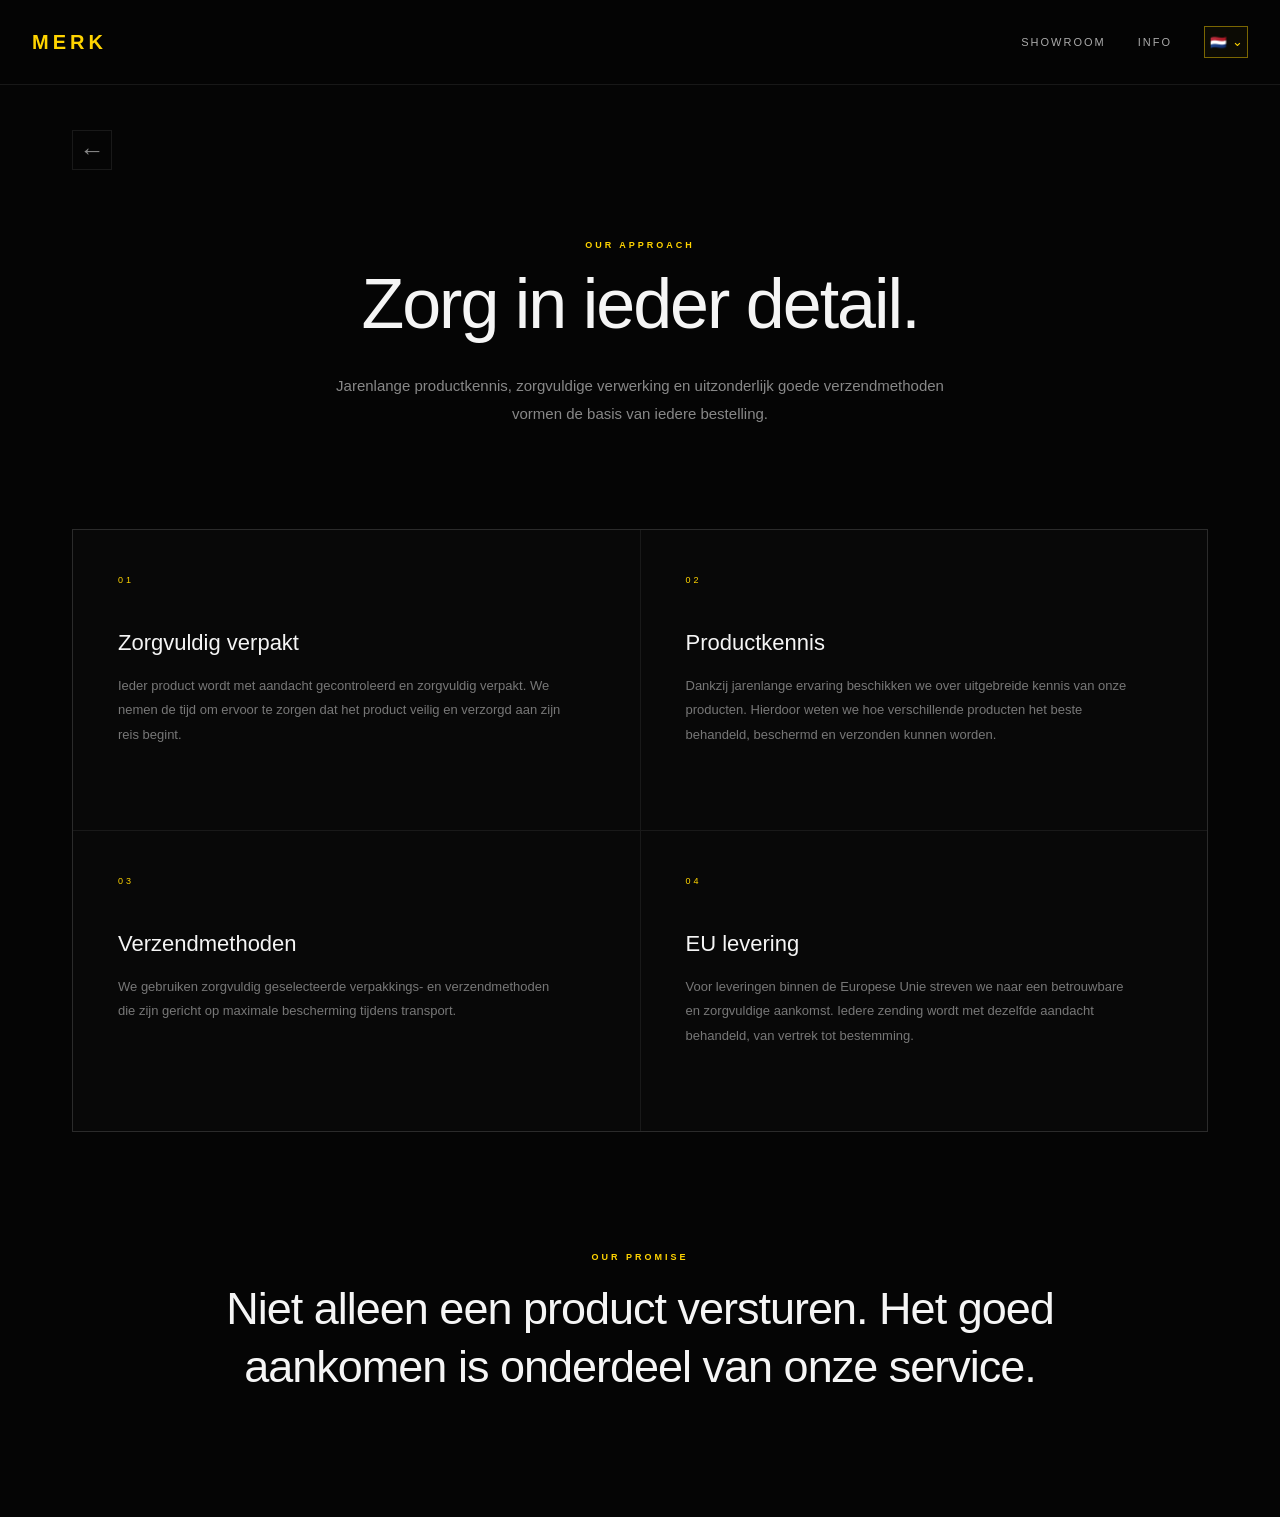
==== info.html @ 74089889 "v5" ====
<!DOCTYPE html>
<html lang="nl">

<head>
    <meta charset="UTF-8">
    <meta name="viewport" content="width=device-width, initial-scale=1.0">

    <title>Info</title>

    <link rel="stylesheet" href="style.css">
</head>

<body>

<header class="site-header">

    <div class="nav">

        <a href="index.html" class="logo">
            MERK
        </a>

        <nav>
            <a href="index.html" data-i18n="navShowroom">
                Showroom
            </a>

            <a href="info.html" data-i18n="navInfo">
                Info
            </a>

            <div class="language">

                <button
                    class="language-button"
                    id="languageButton"
                    type="button">

                    <span id="currentFlag">🇳🇱</span>
                    <span class="language-arrow">⌄</span>

                </button>


                <div
                    class="language-menu"
                    id="languageMenu">

                    <button type="button" data-language="nl">
                        🇳🇱
                        <span>Nederlands</span>
                    </button>

                    <button type="button" data-language="en">
                        🇬🇧
                        <span>English</span>
                    </button>

                    <button type="button" data-language="de">
                        🇩🇪
                        <span>Deutsch</span>
                    </button>

                    <button type="button" data-language="fr">
                        🇫🇷
                        <span>Français</span>
                    </button>

                    <button type="button" data-language="es">
                        🇪🇸
                        <span>Español</span>
                    </button>

                    <button type="button" data-language="it">
                        🇮🇹
                        <span>Italiano</span>
                    </button>

                    <button type="button" data-language="pt">
                        🇵🇹
                        <span>Português</span>
                    </button>

                    <button type="button" data-language="zh">
                        🇨🇳
                        <span>中文</span>
                    </button>

                    <button type="button" data-language="ja">
                        🇯🇵
                        <span>日本語</span>
                    </button>

                    <button type="button" data-language="ko">
                        🇰🇷
                        <span>한국어</span>
                    </button>

                    <button type="button" data-language="ar">
                        🇸🇦
                        <span>العربية</span>
                    </button>

                    <button type="button" data-language="ru">
                        🇷🇺
                        <span>Русский</span>
                    </button>

                </div>

            </div>

        </nav>

    </div>

</header>


<main class="info-page">

    <a href="index.html" class="back">
        ←
    </a>


    <section class="info-hero">

        <span class="eyebrow" data-i18n="infoEyebrow">
            OUR APPROACH
        </span>

        <h1 data-i18n="infoTitle">
            Zorg in ieder detail.
        </h1>

        <p data-i18n="infoIntro">
            Jarenlange productkennis, zorgvuldige verwerking en
            uitzonderlijk goede verzendmethoden vormen de basis
            van iedere bestelling.
        </p>

    </section>


    <section class="info-grid">


        <article class="info-card">

            <span class="info-number">
                01
            </span>

            <h2 data-i18n="infoCard1Title">
                Zorgvuldig verpakt
            </h2>

            <p data-i18n="infoCard1Text">
                Ieder product wordt met aandacht gecontroleerd
                en zorgvuldig verpakt. We nemen de tijd om ervoor
                te zorgen dat het product veilig en verzorgd aan
                zijn reis begint.
            </p>

        </article>


        <article class="info-card">

            <span class="info-number">
                02
            </span>

            <h2 data-i18n="infoCard2Title">
                Productkennis
            </h2>

            <p data-i18n="infoCard2Text">
                Dankzij jarenlange ervaring beschikken we over
                uitgebreide kennis van onze producten. Hierdoor
                weten we hoe verschillende producten het beste
                behandeld, beschermd en verzonden kunnen worden.
            </p>

        </article>


        <article class="info-card">

            <span class="info-number">
                03
            </span>

            <h2 data-i18n="infoCard3Title">
                Verzendmethoden
            </h2>

            <p data-i18n="infoCard3Text">
                We gebruiken zorgvuldig geselecteerde
                verpakkings- en verzendmethoden die zijn gericht
                op maximale bescherming tijdens transport.
            </p>

        </article>


        <article class="info-card">

            <span class="info-number">
                04
            </span>

            <h2 data-i18n="infoCard4Title">
                EU levering
            </h2>

            <p data-i18n="infoCard4Text">
                Voor leveringen binnen de Europese Unie streven
                we naar een betrouwbare en zorgvuldige aankomst.
                Iedere zending wordt met dezelfde aandacht
                behandeld, van vertrek tot bestemming.
            </p>

        </article>


    </section>


    <section class="info-statement">

        <span class="eyebrow" data-i18n="infoStatementEyebrow">
            OUR PROMISE
        </span>

        <h2 data-i18n="infoStatement">
            Niet alleen een product versturen.
            Het goed aankomen is onderdeel van onze service.
        </h2>

    </section>

</main>


<script src="language.js"></script>

</body>
</html>
---- style.css ----
/* =================================

   BASIS

\================================= */

* {

    box-sizing: border-box;

    margin: 0;

    padding: 0;

}

html {

    scroll-behavior: smooth;

}

body {

    background: #050505;

    color: #f5f5f5;

    font-family:

        Arial,

        Helvetica,

        sans-serif;

    min-height: 100vh;

}



/* =================================

   HEADER

\================================= */

.site-header {

    width: 100%;

    padding:

        26px 32px;

    border-bottom:

        1px solid rgba(255, 255, 255, 0.08);

    background:

        rgba(5, 5, 5, 0.96);

    position: relative;

    z-index: 100;

}

.nav {

    max-width: 1450px;

    margin: 0 auto;

    display: flex;

    justify-content:

        space-between;

    align-items: center;

}

.logo {

    color: #ffd400;

    font-size: 20px;

    font-weight: 700;

    letter-spacing: 4px;

    text-decoration: none;

}

nav {

    display: flex;

    align-items: center;

    gap: 32px;

}

nav > a {

    color: #aaa;

    text-decoration: none;

    font-size: 11px;

    letter-spacing: 2px;

    text-transform: uppercase;

    transition:

        color 0.3s ease;

}

nav > a:hover {

    color: #ffd400;

}



/* =================================

   TAALMENU

\================================= */

.language {

    position: relative;

}

.language-button {

    width: 44px;

    height: 32px;

    display: flex;

    align-items: center;

    justify-content: center;

    gap: 5px;

    border:

        1px solid rgba(255, 212, 0, 0.45);

    background:

        rgba(255, 212, 0, 0.03);

    color: white;

    cursor: pointer;

    transition:

        border-color 0.3s ease,

background 0.3s ease;

}

.language-button:hover {

    border-color: #ffd400;

    background:

        rgba(255, 212, 0, 0.08);

}

.language-arrow {

    color: #ffd400;

    font-size: 13px;

    line-height: 1;

    transform:

        translateY(-1px);

}

.language-menu {

    position: absolute;

    top: calc(100% + 12px);

    right: 0;

    width: 190px;

    padding: 7px;

    background: #101010;

    border:

        1px solid rgba(255, 212, 0, 0.35);

    box-shadow:

        0 20px 50px

        rgba(0, 0, 0, 0.65);

    opacity: 0;

    visibility: hidden;

    transform:

        translateY(-5px);

    transition:

        opacity 0.2s ease,

        transform 0.2s ease,

        visibility 0.2s ease;

}

.language-menu.open {

    opacity: 1;

    visibility: visible;

    transform:

        translateY(0);

}

.language-menu button {

    width: 100%;

    border: 0;

    background: transparent;

    color: #ccc;

    padding:

        10px 12px;

    display: flex;

    align-items: center;

    gap: 12px;

    font-size: 12px;

    text-align: left;

    cursor: pointer;

    transition:

background 0.2s ease,

        color 0.2s ease;

}

.language-menu button:hover {

    background:

        rgba(255, 212, 0, 0.08);

    color: #ffd400;

}



/* =================================

   SHOWROOM

\================================= */

.products {

    max-width: 1450px;

    margin: 0 auto;

    padding:

        80px 32px 120px;

    display: flex;

    flex-direction: column;

    gap: 100px;

}

.showroom-intro {

    max-width: 700px;

    margin-bottom: 20px;

}

.eyebrow {

    display: block;

    color: #ffd400;

    font-size: 9px;

    font-weight: 600;

    letter-spacing: 3px;

    margin-bottom: 18px;

}

.showroom-intro h1 {

    font-size:

        clamp(42px, 6vw, 76px);

    font-weight: 300;

    letter-spacing: -2px;

    margin-bottom: 18px;

}

.showroom-intro p {

    color: #777;

    font-size: 14px;

    line-height: 1.8;

}



/* =================================

   PRODUCT RIJ

\================================= */

.product-row {

    display: grid;

    grid-template-columns:

        0.85fr

        1.5fr

        1.5fr

        0.85fr;

    align-items: center;

    gap: 28px;

}

.product-text {

    padding:

        20px 15px;

}

.product-number {

    display: block;

    color: #555;

    font-size: 9px;

    letter-spacing: 3px;

    margin-bottom: 15px;

}

.product-text h2 {

    font-size: 17px;

    font-weight: 400;

    letter-spacing: 1px;

    margin-bottom: 10px;

}

.product-text .price {

    color: #ffd400;

    font-size: 16px;

    font-weight: 500;

}

.product-text p {

    color: #777;

    font-size: 11px;

    line-height: 1.6;

    margin-top: 12px;

}



/* =================================

   PRODUCT FOTO

\================================= */

.product-image {

    aspect-ratio: 1 / 1;

    position: relative;

    display: flex;

    align-items: center;

    justify-content: center;

    background:

        linear-gradient(

            145deg,

            #111,

            #080808

        );

    border:

        1px solid rgba(255, 212, 0, 0.25);

    overflow: hidden;

    cursor: pointer;

    text-decoration: none;

    transition:

        transform 0.5s ease,

        border-color 0.5s ease,

        box-shadow 0.5s ease;

}

.product-image::before {

    content: "";

    position: absolute;

    inset: 10px;

    border:

        1px solid

        rgba(255, 255, 255, 0.04);

}

.product-image span {

    position: relative;

    z-index: 2;

    color: #444;

    font-size: 10px;

    letter-spacing: 4px;

    transition:

        color 0.4s ease;

}

.product-image:hover {

    transform:

        translateY(-7px);

    border-color:

        rgba(255, 212, 0, 0.9);

    box-shadow:

        0 15px 45px

        rgba(0, 0, 0, 0.7),

        0 0 35px

        rgba(255, 212, 0, 0.10);

}

.product-image:hover span {

    color: #ffd400;

}



/* =================================

   PRODUCT PAGINA

\================================= */

.product-page {

    max-width: 1300px;

    margin: 0 auto;

    padding:

        45px 32px 120px;

}

.back {

    display: inline-flex;

    align-items: center;

    justify-content: center;

    width: 40px;

    height: 40px;

    color: #888;

    text-decoration: none;

    font-size: 25px;

    font-weight: 300;

    border:

        1px solid rgba(255, 255, 255, 0.08);

    transition:

        color 0.3s ease,

        border-color 0.3s ease;

}

.back:hover {

    color: #ffd400;

    border-color:

        rgba(255, 212, 0, 0.5);

}



/* =================================

   PRODUCT DETAIL

\================================= */

.product-detail {

    display: grid;

    grid-template-columns:

        minmax(0, 1.55fr)

        minmax(280px, 0.8fr);

    gap: 90px;

    align-items: center;

    margin-top: 45px;

}



/* =================================

   GALERIJ

\================================= */

.gallery {

    width: 100%;

}

.gallery-window {

    position: relative;

    width: 100%;

    aspect-ratio: 1 / 1;

    overflow: hidden;

    border:

        1px solid #ffd400;

    background: #0a0a0a;

    box-shadow:

        0 0 30px

        rgba(255, 212, 0, 0.08);

}

.gallery-window::after {

    content: "";

    position: absolute;

    inset: 0;

    pointer-events: none;

    border:

        1px solid

        rgba(255, 212, 0, 0.25);

    box-shadow:

        inset 0 0 40px

        rgba(255, 212, 0, 0.025);

    z-index: 5;

}

.gallery-track {

    display: flex;

    width: 100%;

    height: 100%;

    overflow-x: auto;

    overflow-y: hidden;

    scroll-snap-type:

        x mandatory;

    scroll-behavior:

        smooth;

    touch-action:

        pan-x;

    scrollbar-width:

        none;

    -webkit-overflow-scrolling:

        touch;

}

.gallery-track::-webkit-scrollbar {

    display: none;

}

.gallery-slide {

    flex:

        0 0 100%;

    width: 100%;

    height: 100%;

    scroll-snap-align:

        start;

    display: flex;

    align-items: center;

    justify-content: center;

    background: #080808;

}

.gallery-slide img {

    width: 100%;

    height: 100%;

    object-fit: contain;

    display: block;

    user-select: none;

    -webkit-user-drag: none;

    pointer-events: none;

}



/* =================================

   GALERIJ PIJLEN

\================================= */

.gallery-arrow {

    position: absolute;

    top: 50%;

    transform:

        translateY(-50%);

    z-index: 10;

    width: 48px;

    height: 48px;

    border:

        1px solid

        rgba(255, 212, 0, 0.45);

    background:

        rgba(0, 0, 0, 0.48);

    backdrop-filter:

        blur(5px);

    color: #ffd400;

    font-size: 34px;

    font-weight: 200;

    line-height: 1;

    display: flex;

    align-items: center;

    justify-content: center;

    cursor: pointer;

    opacity: 0.65;

    transition:

        opacity 0.3s ease,

background 0.3s ease,

        border-color 0.3s ease;

}

.gallery-arrow:hover {

    opacity: 1;

    background:

        rgba(0, 0, 0, 0.75);

    border-color:

        #ffd400;

}

.gallery-arrow:disabled {

    opacity: 0.15;

    cursor: default;

    pointer-events: none;

}

.gallery-arrow-left {

    left: 15px;

}

.gallery-arrow-right {

    right: 15px;

}



/* =================================

   BOLLETJES

\================================= */

.gallery-dots {

    display: flex;

    justify-content: center;

    align-items: center;

    gap: 9px;

    margin-top: 20px;

}

.gallery-dot {

    width: 6px;

    height: 6px;

    padding: 0;

    border:

        1px solid #555;

    border-radius: 50%;

    background: transparent;

    cursor: pointer;

    appearance: none;

    transition:

background 0.3s ease,

        border-color 0.3s ease,

        transform 0.3s ease;

}

.gallery-dot.active {

    background: #ffd400;

    border-color: #ffd400;

    transform:

        scale(1.4);

}



/* =================================

   PRODUCT INFO

\================================= */

.product-detail-info {

    padding:

        20px 0;

}

.product-detail-info h1 {

    font-size:

        clamp(32px, 4vw, 52px);

    font-weight: 300;

    letter-spacing: -1px;

    margin-bottom: 15px;

}

.detail-price {

    color: #ffd400;

    font-size: 22px;

    font-weight: 500;

    margin-bottom: 28px;

}

.product-detail-info p {

    color: #888;

    font-size: 14px;

    line-height: 1.9;

    max-width: 440px;

}



/* =================================

   INFO PAGINA

\================================= */

.info-page {

    max-width: 1200px;

    margin: 0 auto;

    padding:

        45px 32px 120px;

}

.info-hero {

    max-width: 800px;

    margin:

        70px auto 100px;

    text-align: center;

}

.info-hero h1 {

    font-size:

        clamp(40px, 6vw, 70px);

    font-weight: 300;

    letter-spacing: -2px;

    line-height: 1.05;

    margin-bottom: 30px;

}

.info-hero p {

    color: #888;

    max-width: 650px;

    margin: 0 auto;

    font-size: 15px;

    line-height: 1.9;

}



/* =================================

   INFO KAARTEN

\================================= */

.info-grid {

    display: grid;

    grid-template-columns:

        repeat(2, 1fr);

    gap: 1px;

    background:

        rgba(255, 255, 255, 0.08);

    border:

        1px solid

        rgba(255, 255, 255, 0.08);

}

.info-card {

    min-height: 300px;

    padding:

        45px;

    background: #080808;

}

.info-number {

    display: block;

    color: #ffd400;

    font-size: 9px;

    letter-spacing: 3px;

    margin-bottom: 45px;

}

.info-card h2 {

    font-size: 22px;

    font-weight: 400;

    margin-bottom: 18px;

}

.info-card p {

    color: #777;

    font-size: 13px;

    line-height: 1.9;

    max-width: 450px;

}

.info-statement {

    text-align: center;

    max-width: 850px;

    margin:

        120px auto 0;

}

.info-statement h2 {

    font-size:

        clamp(26px, 4vw, 45px);

    line-height: 1.3;

    font-weight: 300;

    letter-spacing: -1px;

}



/* =================================

   MOBIEL

\================================= */

@media (max-width: 700px) {

    .site-header {

        padding:

            20px 15px;

    }

    .nav {

        gap: 20px;

    }

    nav {

        gap: 17px;

    }

    nav > a {

        font-size: 9px;

        letter-spacing: 1.5px;

    }

    .logo {

        font-size: 18px;

    }



    /* SHOWROOM */

    .products {

        padding:

            50px 12px 80px;

        gap: 55px;

    }

    .showroom-intro {

        margin-bottom: 0;

    }

    .showroom-intro h1 {

        font-size: 45px;

    }



    /* PRODUCT RIJ */

    .product-row {

        grid-template-columns:

            0.7fr

            1.5fr

            1.5fr

            0.7fr;

        gap: 7px;

    }

    .product-text {

        padding: 5px;

    }

    .product-number {

        font-size: 7px;

        margin-bottom: 8px;

    }

    .product-text h2 {

        font-size: 11px;

        letter-spacing: 0.4px;

        margin-bottom: 5px;

    }

    .product-text .price {

        font-size: 11px;

    }

    .product-text p {

        font-size: 8px;

        line-height: 1.3;

        margin-top: 5px;

    }

    .product-image::before {

        inset: 5px;

    }



    /* TAALMENU */

    .language-menu {

        right: -5px;

        width: 180px;

    }



    /* PRODUCT PAGINA */

    .product-page {

        padding:

            25px 12px 70px;

    }

    .product-detail {

        display: flex;

        flex-direction: column;

        gap: 35px;

        align-items: stretch;

        margin-top: 30px;

    }

    .gallery-window {

        aspect-ratio: 1 / 1;

    }

    .gallery-arrow {

        width: 42px;

        height: 42px;

        font-size: 29px;

        opacity: 0.55;

    }

    .gallery-arrow-left {

        left: 8px;

    }

    .gallery-arrow-right {

        right: 8px;

    }

    .gallery-dots {

        margin-top: 14px;

    }

    .product-detail-info {

        padding:

            0 5px;

    }

    .product-detail-info h1 {

        font-size: 30px;

    }

    .detail-price {

        font-size: 20px;

    }



    /* INFO */

    .info-page {

        padding:

            25px 15px 70px;

    }

    .info-hero {

        margin:

            60px auto 60px;

    }

    .info-hero h1 {

        font-size: 42px;

    }

    .info-hero p {

        font-size: 13px;

    }

    .info-grid {

        grid-template-columns:

            1fr;

    }

    .info-card {

        min-height: auto;

        padding:

            35px 25px;

    }

    .info-number {

        margin-bottom: 30px;

    }

    .info-statement {

        margin-top: 75px;

    }

}

dit ziet er tot nu toe het beste uit. de dropdown menu voor taal werkt goed op desktop. maar mobiel moet prioriteit hebben. op mobiel gebeurt er niets als ik er op druk. geen dropdown. en geen gele rand om de vlag zoals op desktop. de pijltjes bij de productfotos morgen in plaats van vierkanten er om heen, rondjes er om heen. ik heb het over die knoppen.

/* =================================
   MOBILE-FIRST INTERACTION FIXES
   ================================= */

/* Touch targets and stable stacking */
.language-button {
    -webkit-tap-highlight-color: transparent;
    touch-action: manipulation;
    position: relative;
    z-index: 110;
}

.language-button.open {
    border-color: #ffd400;
    background: rgba(255, 212, 0, 0.08);
}

.language-menu {
    z-index: 1000;
    pointer-events: none;
}

.language-menu.open {
    pointer-events: auto;
}

.language-menu button {
    min-height: 38px;
    -webkit-tap-highlight-color: transparent;
    touch-action: manipulation;
}

/* Circular gallery controls */
.gallery-arrow {
    border-radius: 50%;
    padding: 0;
    appearance: none;
    -webkit-appearance: none;
    -webkit-tap-highlight-color: transparent;
    touch-action: manipulation;
}

@media (max-width: 700px) {
    html,
    body {
        width: 100%;
        max-width: 100%;
        overflow-x: hidden;
    }

    .site-header {
        position: relative;
        z-index: 1000;
        padding: 18px 14px;
    }

    .nav {
        width: 100%;
        min-width: 0;
        gap: 14px;
    }

    nav {
        gap: 12px;
        min-width: 0;
    }

    nav > a {
        font-size: 8px;
        letter-spacing: 1.2px;
        white-space: nowrap;
    }

    .logo {
        flex: 0 0 auto;
        font-size: 17px;
        letter-spacing: 3px;
    }

    .language {
        flex: 0 0 auto;
        z-index: 1200;
    }

    .language-button {
        width: 44px;
        height: 34px;
        min-width: 44px;
        min-height: 34px;
        border: 1px solid #ffd400;
        background: rgba(255, 212, 0, 0.06);
    }

    .language-menu {
        top: calc(100% + 10px);
        right: 0;
        width: min(190px, calc(100vw - 28px));
        max-height: min(65vh, 430px);
        overflow-y: auto;
        -webkit-overflow-scrolling: touch;
        overscroll-behavior: contain;
    }

    .language-menu button {
        min-height: 42px;
        padding: 10px 12px;
        font-size: 12px;
    }

    .gallery-arrow {
        width: 42px;
        height: 42px;
        border-radius: 50%;
    }
}

@media (max-width: 380px) {
    .site-header {
        padding-left: 10px;
        padding-right: 10px;
    }

    nav {
        gap: 9px;
    }

    nav > a {
        font-size: 7.5px;
        letter-spacing: 1px;
    }

    .logo {
        font-size: 16px;
    }

    .language-button {
        width: 42px;
        min-width: 42px;
    }
}
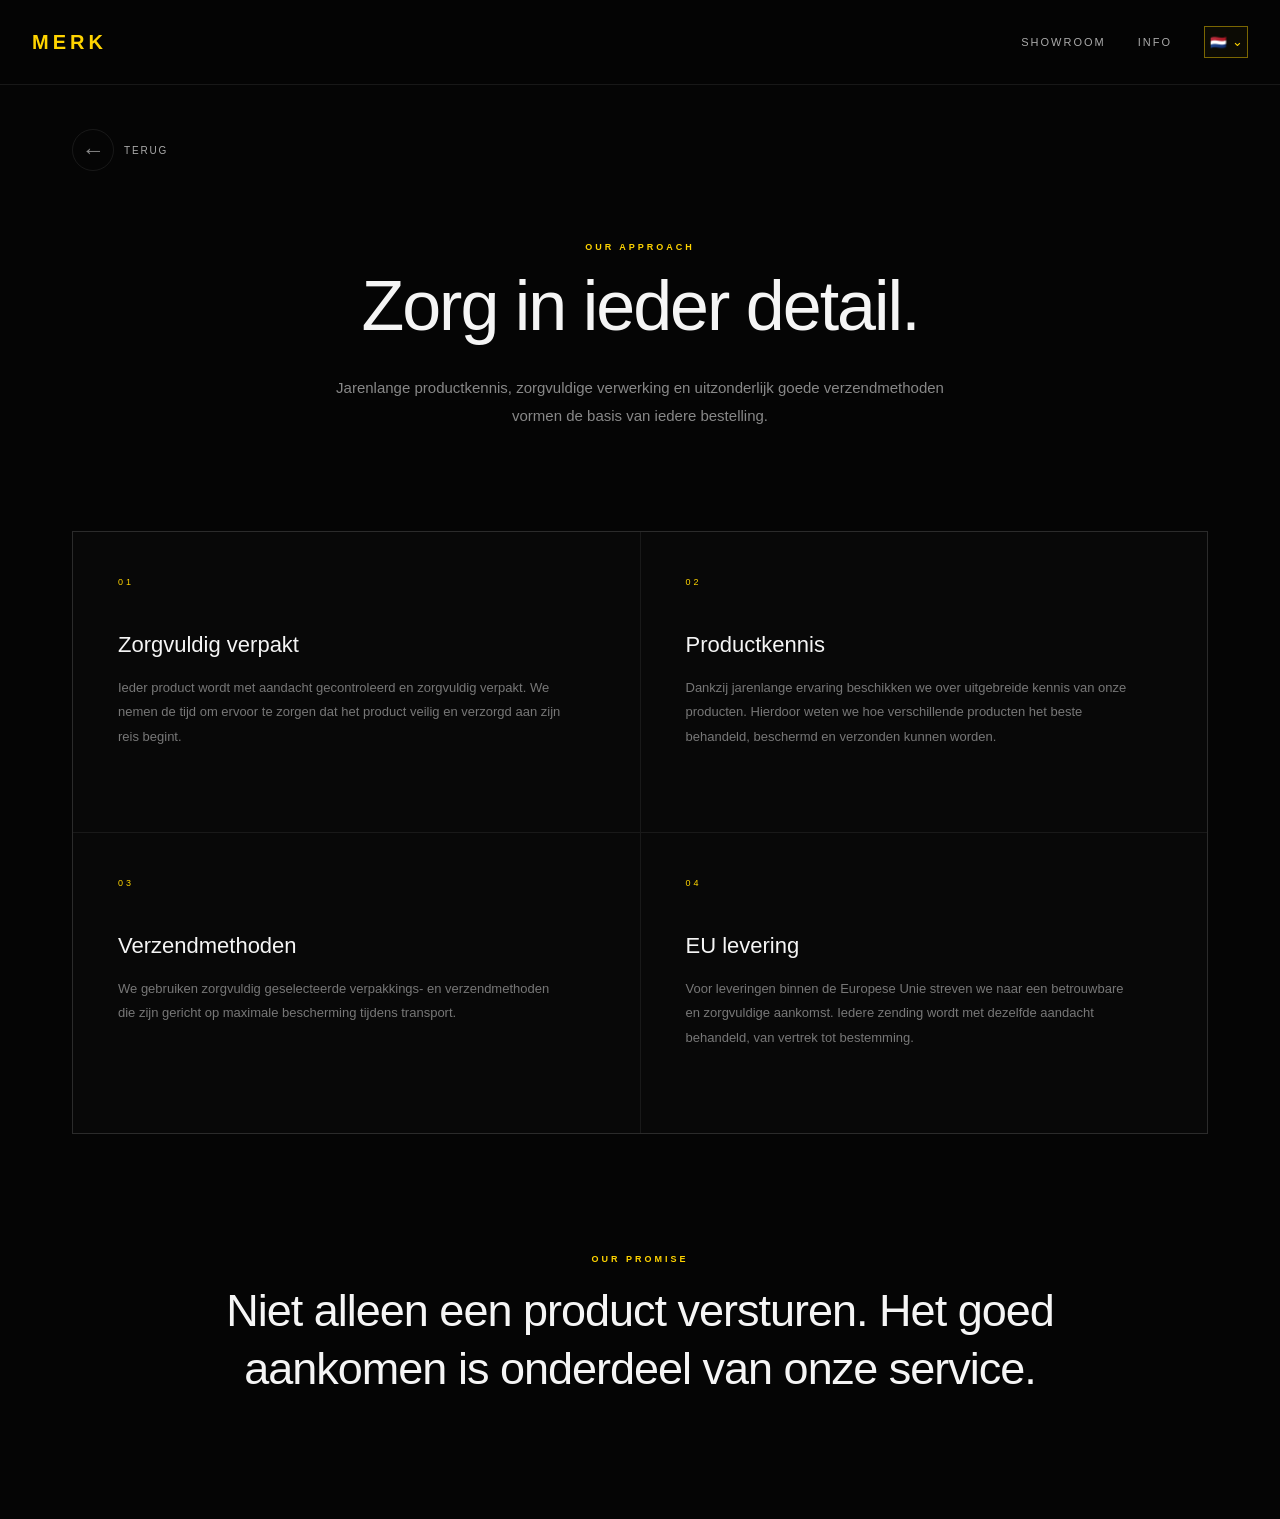
==== commit 9da4d948: "v6" ====
--- a/info.html
+++ b/info.html
@@ -119,8 +119,9 @@
 
 <main class="info-page">
 
-    <a href="index.html" class="back">
-        ←
+    <a href="index.html" class="back" aria-label="Terug naar showroom">
+        <span class="back-icon" aria-hidden="true">←</span>
+        <span class="back-label" data-i18n="backLabel">Terug</span>
     </a>
 
 
--- a/style.css
+++ b/style.css
@@ -1629,4 +1629,123 @@
         width: 42px;
         min-width: 42px;
     }
+}
+
+/* =================================
+   FINAL MOBILE / TOUCH POLISH
+   ================================= */
+
+/* Back button: circular icon + translated label */
+.back {
+    display: inline-flex;
+    align-items: center;
+    justify-content: flex-start;
+    gap: 10px;
+    min-height: 42px;
+    width: auto;
+    padding: 0 14px 0 0;
+    border: 0;
+    color: #888;
+}
+
+.back-icon {
+    width: 42px;
+    height: 42px;
+    flex: 0 0 42px;
+    display: inline-flex;
+    align-items: center;
+    justify-content: center;
+    border: 1px solid rgba(255, 255, 255, 0.08);
+    border-radius: 50%;
+    color: #888;
+    font-size: 23px;
+    font-weight: 300;
+    line-height: 1;
+    padding: 0;
+    transform: translateY(-1px);
+    transition: color 0.3s ease, border-color 0.3s ease, background 0.3s ease;
+}
+
+.back-label {
+    color: #aaa;
+    font-size: 10px;
+    letter-spacing: 1.8px;
+    text-transform: uppercase;
+    line-height: 1;
+}
+
+.back:hover {
+    color: #ffd400;
+    border-color: transparent;
+}
+
+.back:hover .back-icon {
+    color: #ffd400;
+    border-color: rgba(255, 212, 0, 0.55);
+    background: rgba(255, 212, 0, 0.04);
+}
+
+.back:hover .back-label {
+    color: #ffd400;
+}
+
+/* Gallery arrows: use a flex-centered glyph so the arrow cannot sit low/high */
+.gallery-arrow {
+    border-radius: 50%;
+    padding: 0 !important;
+    line-height: 0;
+    font-size: 0;
+}
+
+.gallery-arrow::before {
+    display: block;
+    line-height: 1;
+    font-family: Arial, Helvetica, sans-serif;
+    font-size: 30px;
+    font-weight: 300;
+    color: #ffd400;
+    transform: translateY(-1px);
+}
+
+.gallery-arrow-left::before {
+    content: "‹";
+}
+
+.gallery-arrow-right::before {
+    content: "›";
+}
+
+@media (max-width: 700px) {
+    .back {
+        min-height: 44px;
+        gap: 9px;
+        padding-right: 10px;
+    }
+
+    .back-icon {
+        width: 44px;
+        height: 44px;
+        flex-basis: 44px;
+        font-size: 22px;
+        border-color: rgba(255, 255, 255, 0.12);
+    }
+
+    .back-label {
+        font-size: 10px;
+        letter-spacing: 1.5px;
+    }
+
+    .gallery-arrow {
+        width: 46px !important;
+        height: 46px !important;
+        display: flex !important;
+        align-items: center !important;
+        justify-content: center !important;
+        border-radius: 50% !important;
+    }
+
+    .gallery-arrow::before {
+        font-size: 30px;
+        transform: translateY(-1px);
+    }
 }
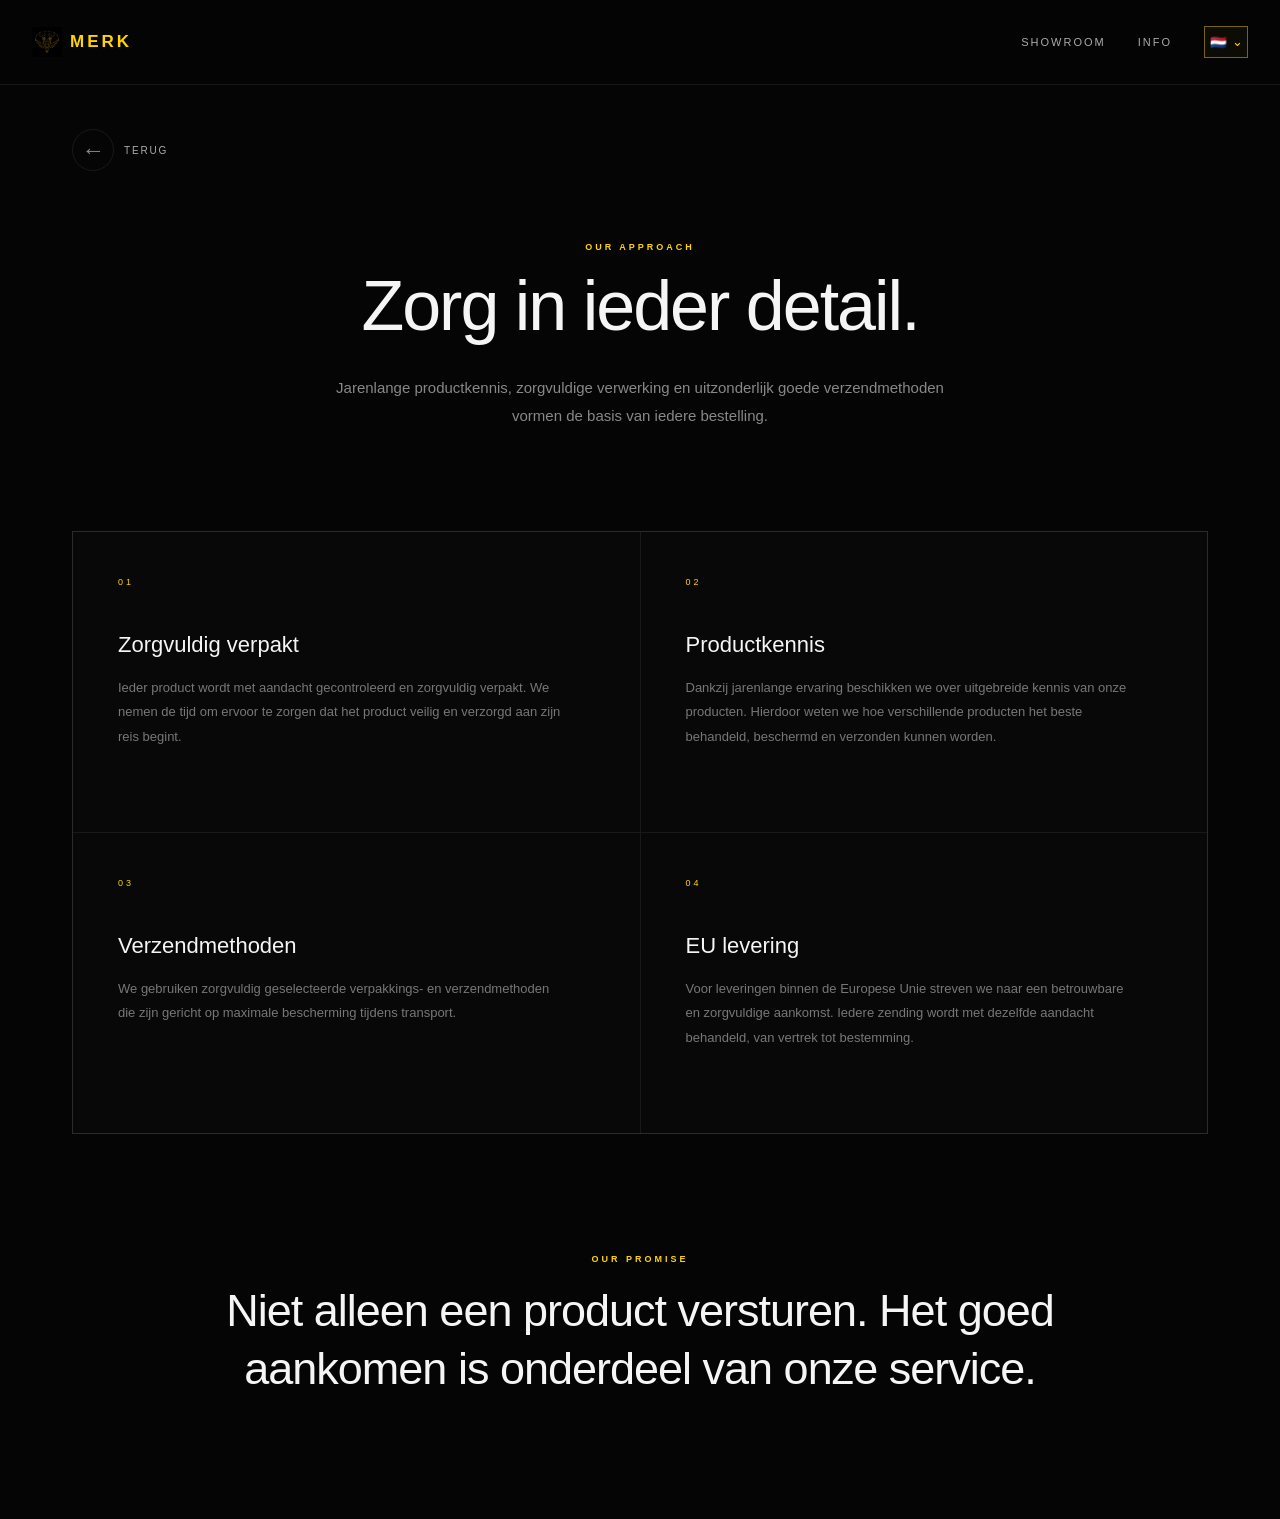
==== commit 29e6306f: "logo" ====
--- a/info.html
+++ b/info.html
@@ -17,7 +17,8 @@
     <div class="nav">
 
         <a href="index.html" class="logo">
-            MERK
+            <img src="images/logo-elephant.png" alt="Merk logo">
+            <span>MERK</span>
         </a>
 
         <nav>
--- a/style.css
+++ b/style.css
@@ -85,17 +85,28 @@
 }
 
 .logo {
+    display: inline-flex;
+    align-items: center;
+    gap: 10px;
 
     color: #ffd400;
+    text-decoration: none;
 
     font-size: 20px;
-
     font-weight: 700;
-
     letter-spacing: 4px;
-
-    text-decoration: none;
-
+}
+
+.logo img {
+    width: 34px;
+    height: 34px;
+
+    display: block;
+    object-fit: contain;
+}
+
+.logo span {
+    display: block;
 }
 
 nav {
@@ -1748,4 +1759,14 @@
         font-size: 30px;
         transform: translateY(-1px);
     }
+}
+.logo {
+    gap: 8px;
+    font-size: 17px;
+    letter-spacing: 3px;
+}
+
+.logo img {
+    width: 30px;
+    height: 30px;
 }
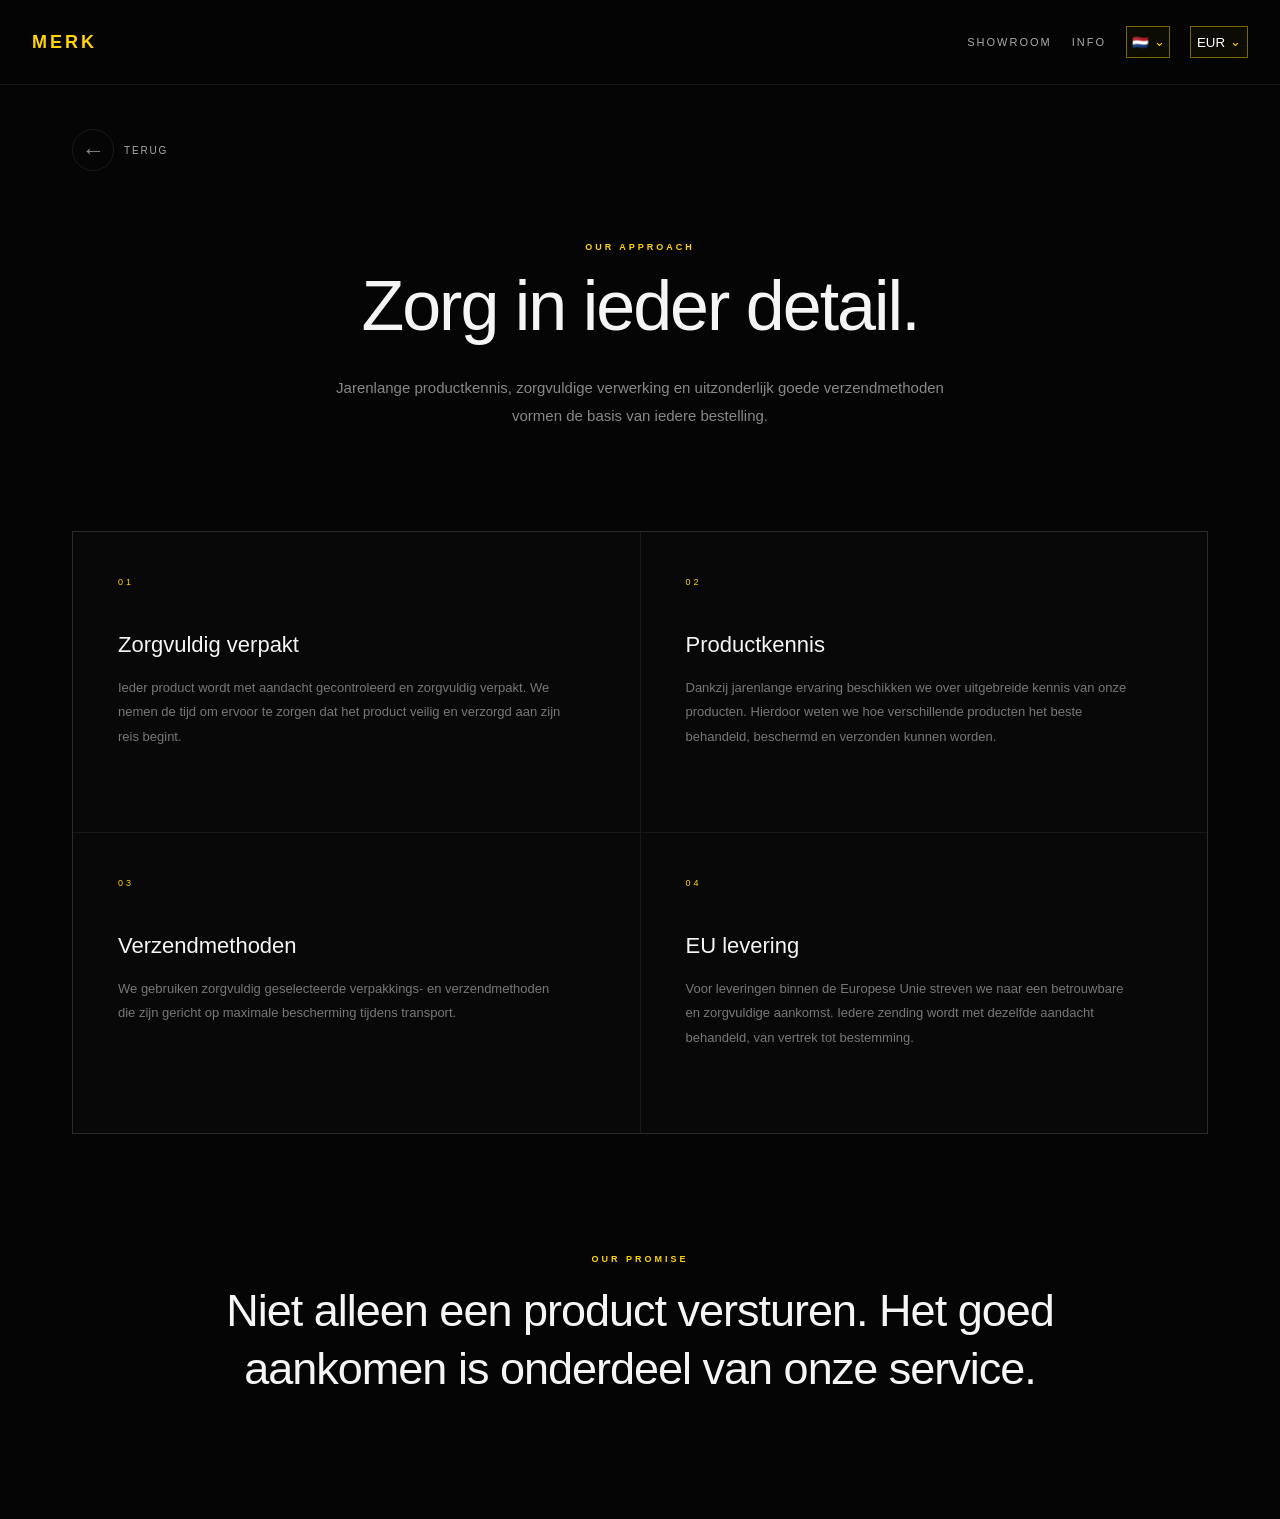
==== commit e4456f98: "v8 valuta" ====
--- a/info.html
+++ b/info.html
@@ -17,8 +17,7 @@
     <div class="nav">
 
         <a href="index.html" class="logo">
-            <img src="images/logo-elephant.png" alt="Merk logo">
-            <span>MERK</span>
+            MERK
         </a>
 
         <nav>
@@ -32,83 +31,44 @@
 
             <div class="language">
 
-                <button
-                    class="language-button"
-                    id="languageButton"
-                    type="button">
-
+                <button class="language-button" id="languageButton" type="button" aria-haspopup="true" aria-expanded="false">
                     <span id="currentFlag">🇳🇱</span>
                     <span class="language-arrow">⌄</span>
-
                 </button>
 
-
-                <div
-                    class="language-menu"
-                    id="languageMenu">
-
-                    <button type="button" data-language="nl">
-                        🇳🇱
-                        <span>Nederlands</span>
-                    </button>
-
-                    <button type="button" data-language="en">
-                        🇬🇧
-                        <span>English</span>
-                    </button>
-
-                    <button type="button" data-language="de">
-                        🇩🇪
-                        <span>Deutsch</span>
-                    </button>
-
-                    <button type="button" data-language="fr">
-                        🇫🇷
-                        <span>Français</span>
-                    </button>
-
-                    <button type="button" data-language="es">
-                        🇪🇸
-                        <span>Español</span>
-                    </button>
-
-                    <button type="button" data-language="it">
-                        🇮🇹
-                        <span>Italiano</span>
-                    </button>
-
-                    <button type="button" data-language="pt">
-                        🇵🇹
-                        <span>Português</span>
-                    </button>
-
-                    <button type="button" data-language="zh">
-                        🇨🇳
-                        <span>中文</span>
-                    </button>
-
-                    <button type="button" data-language="ja">
-                        🇯🇵
-                        <span>日本語</span>
-                    </button>
-
-                    <button type="button" data-language="ko">
-                        🇰🇷
-                        <span>한국어</span>
-                    </button>
-
-                    <button type="button" data-language="ar">
-                        🇸🇦
-                        <span>العربية</span>
-                    </button>
-
-                    <button type="button" data-language="ru">
-                        🇷🇺
-                        <span>Русский</span>
-                    </button>
-
+                <div class="language-menu" id="languageMenu">
+
+                    <button type="button" data-language="nl">🇳🇱 <span>Nederlands</span></button>
+                    <button type="button" data-language="en">🇬🇧 <span>English</span></button>
+                    <button type="button" data-language="de">🇩🇪 <span>Deutsch</span></button>
+                    <button type="button" data-language="fr">🇫🇷 <span>Français</span></button>
+                    <button type="button" data-language="es">🇪🇸 <span>Español</span></button>
+                    <button type="button" data-language="it">🇮🇹 <span>Italiano</span></button>
+                    <button type="button" data-language="pt">🇵🇹 <span>Português</span></button>
+                    <button type="button" data-language="zh">🇨🇳 <span>中文</span></button>
+                    <button type="button" data-language="ja">🇯🇵 <span>日本語</span></button>
+                    <button type="button" data-language="ko">🇰🇷 <span>한국어</span></button>
+                    <button type="button" data-language="ar">🇸🇦 <span>العربية</span></button>
+                    <button type="button" data-language="ru">🇷🇺 <span>Русский</span></button>
                 </div>
-
+            </div>
+
+            <div class="currency-selector">
+                <button class="currency-button" id="currencyButton" type="button" aria-haspopup="true" aria-expanded="false" aria-label="Currency">
+                    <span id="currentCurrency">EUR</span>
+                    <span class="currency-arrow">⌄</span>
+                </button>
+
+                <div class="currency-menu" id="currencyMenu">
+                    <button type="button" data-currency="EUR">EUR <span>€ Euro</span></button>
+                    <button type="button" data-currency="USD">USD <span>$ US Dollar</span></button>
+                    <button type="button" data-currency="GBP">GBP <span>£ Pound</span></button>
+                    <button type="button" data-currency="CHF">CHF <span>Swiss Franc</span></button>
+                    <button type="button" data-currency="JPY">JPY <span>¥ Yen</span></button>
+                    <button type="button" data-currency="CNY">CNY <span>¥ Yuan</span></button>
+                    <button type="button" data-currency="CAD">CAD <span>CA$ Canadian Dollar</span></button>
+                    <button type="button" data-currency="AUD">AUD <span>A$ Australian Dollar</span></button>
+                </div>
             </div>
 
         </nav>
@@ -246,6 +206,7 @@
 </main>
 
 
+<script src="currency.js"></script>
 <script src="language.js"></script>
 
 </body>
--- a/style.css
+++ b/style.css
@@ -1498,8 +1498,6 @@
     }
 
 }
-
-dit ziet er tot nu toe het beste uit. de dropdown menu voor taal werkt goed op desktop. maar mobiel moet prioriteit hebben. op mobiel gebeurt er niets als ik er op druk. geen dropdown. en geen gele rand om de vlag zoals op desktop. de pijltjes bij de productfotos morgen in plaats van vierkanten er om heen, rondjes er om heen. ik heb het over die knoppen.
 
 /* =================================
    MOBILE-FIRST INTERACTION FIXES
@@ -1760,13 +1758,274 @@
         transform: translateY(-1px);
     }
 }
+/* =================================
+   LOGO
+   ================================= */
+
 .logo {
+    display: inline-flex;
+    align-items: center;
     gap: 8px;
-    font-size: 17px;
+
+    color: #ffd400;
+    text-decoration: none;
+
+    font-size: 18px;
+    font-weight: 700;
     letter-spacing: 3px;
+    line-height: 1;
 }
 
 .logo img {
-    width: 30px;
-    height: 30px;
+    display: block;
+
+    width: 222px;
+    height: 222px;
+
+    max-width: 222px;
+    max-height: 222px;
+
+    object-fit: contain;
+    flex: 0 0 222px;
+}
+
+.logo span {
+    display: block;
+    line-height: 1;
+}
+
+
+/* =================================
+   MOBIEL
+   ================================= */
+
+@media (max-width: 700px) {
+
+    .logo {
+        gap: 9px;
+        font-size: 18px;
+        letter-spacing: 3px;
+    }
+
+    .logo img {
+        width: 100px;
+        height: 100px;
+
+        max-width:100px;
+        max-height: 100px;
+
+        flex: 0 0 100px;
+    }
+
+}
+
+
+/* =================================
+   VALUTA DROPDOWN
+   ================================= */
+
+.currency-selector {
+    position: relative;
+    z-index: 1200;
+}
+
+.currency-button {
+    width: 58px;
+    height: 32px;
+    display: flex;
+    align-items: center;
+    justify-content: center;
+    gap: 5px;
+    padding: 0;
+    border: 1px solid rgba(255, 212, 0, 0.45);
+    background: rgba(255, 212, 0, 0.03);
+    color: white;
+    cursor: pointer;
+    touch-action: manipulation;
+    -webkit-tap-highlight-color: transparent;
+    transition: border-color 0.3s ease, background 0.3s ease;
+}
+
+.currency-button:hover,
+.currency-button.open {
+    border-color: #ffd400;
+    background: rgba(255, 212, 0, 0.08);
+}
+
+.currency-arrow {
+    color: #ffd400;
+    font-size: 13px;
+    line-height: 1;
+    transform: translateY(-1px);
+}
+
+.currency-menu {
+    position: absolute;
+    top: calc(100% + 12px);
+    right: 0;
+    width: 220px;
+    padding: 7px;
+    background: #101010;
+    border: 1px solid rgba(255, 212, 0, 0.35);
+    box-shadow: 0 20px 50px rgba(0, 0, 0, 0.65);
+    opacity: 0;
+    visibility: hidden;
+    pointer-events: none;
+    transform: translateY(-5px);
+    transition: opacity 0.2s ease, transform 0.2s ease, visibility 0.2s ease;
+}
+
+.currency-menu.open {
+    opacity: 1;
+    visibility: visible;
+    pointer-events: auto;
+    transform: translateY(0);
+}
+
+.currency-menu button {
+    width: 100%;
+    min-height: 38px;
+    border: 0;
+    background: transparent;
+    color: #ccc;
+    padding: 10px 12px;
+    display: flex;
+    align-items: center;
+    gap: 12px;
+    font-size: 12px;
+    text-align: left;
+    cursor: pointer;
+    touch-action: manipulation;
+    -webkit-tap-highlight-color: transparent;
+}
+
+.currency-menu button:hover {
+    background: rgba(255, 212, 0, 0.08);
+    color: #ffd400;
+}
+
+.currency-menu button span {
+    margin-left: auto;
+    color: #777;
+}
+
+.currency-menu button:hover span {
+    color: #aaa;
+}
+
+/* =================================
+   PRIJSLIJST
+   ================================= */
+
+.product-pricing {
+    margin-top: 34px;
+    max-width: 440px;
+}
+
+.product-pricing h2 {
+    margin-bottom: 12px;
+    color: #f5f5f5;
+    font-size: 10px;
+    font-weight: 600;
+    letter-spacing: 2px;
+    text-transform: uppercase;
+}
+
+.pricing-list {
+    border-top: 1px solid rgba(255, 255, 255, 0.08);
+}
+
+.pricing-row {
+    display: flex;
+    align-items: center;
+    justify-content: space-between;
+    gap: 20px;
+    padding: 11px 0;
+    border-bottom: 1px solid rgba(255, 255, 255, 0.08);
+}
+
+.pricing-quantity {
+    color: #999;
+    font-size: 13px;
+}
+
+.pricing-price {
+    color: #ffd400;
+    font-size: 14px;
+    font-weight: 500;
+}
+
+/* =================================
+   HEADER: TAAL + VALUTA NAAST ELKAAR
+   ================================= */
+
+nav {
+    display: flex;
+    align-items: center;
+    gap: 20px;
+}
+
+.language,
+.currency-selector {
+    flex: 0 0 auto;
+}
+
+@media (max-width: 700px) {
+    nav {
+        gap: 8px;
+    }
+
+    .language-button,
+    .currency-button {
+        height: 34px;
+        min-height: 34px;
+    }
+
+    .currency-button {
+        width: 58px;
+        min-width: 58px;
+        border-color: #ffd400;
+        background: rgba(255, 212, 0, 0.06);
+    }
+
+    .currency-menu {
+        top: calc(100% + 10px);
+        width: min(220px, calc(100vw - 28px));
+        max-height: min(65vh, 430px);
+        overflow-y: auto;
+        -webkit-overflow-scrolling: touch;
+        overscroll-behavior: contain;
+    }
+
+    .currency-menu button {
+        min-height: 42px;
+        padding: 10px 12px;
+    }
+
+    .product-pricing {
+        margin-top: 28px;
+    }
+}
+
+
+/* =================================
+   LOGO - FINAL SIZE
+   ================================= */
+.logo img {
+    width: 222px;
+    height: 222px;
+    max-width: 222px;
+    max-height: 222px;
+    flex: 0 0 222px;
+    object-fit: contain;
+}
+
+@media (max-width: 700px) {
+    .logo img {
+        width: 100px;
+        height: 100px;
+        max-width: 100px;
+        max-height: 100px;
+        flex: 0 0 100px;
+    }
 }
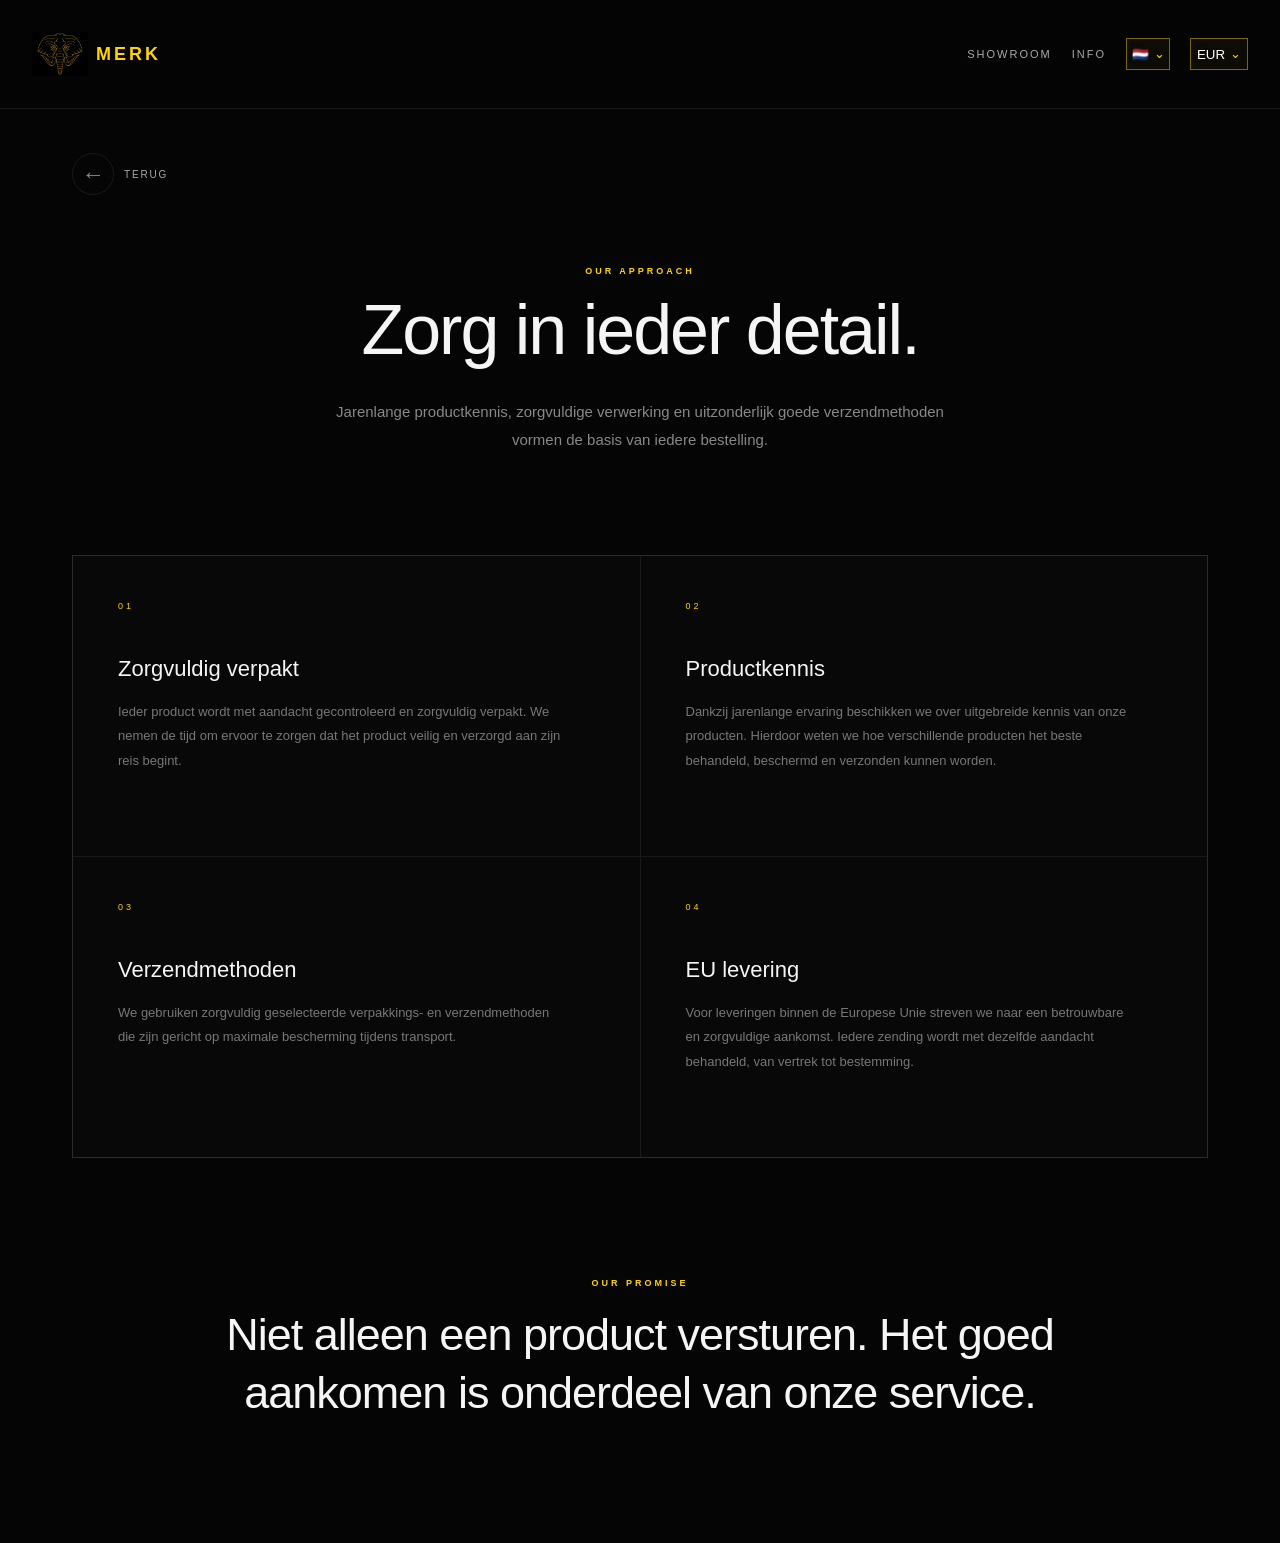
==== commit 6658d065: "final v2" ====
--- a/info.html
+++ b/info.html
@@ -7,7 +7,7 @@
 
     <title>Info</title>
 
-    <link rel="stylesheet" href="style.css">
+    <link rel="stylesheet" href="style.css?v=3">
 </head>
 
 <body>
@@ -17,7 +17,8 @@
     <div class="nav">
 
         <a href="index.html" class="logo">
-            MERK
+            <img src="images/logo-elephant.png?v=3" alt="Merk logo">
+            <span>MERK</span>
         </a>
 
         <nav>
@@ -206,8 +207,8 @@
 </main>
 
 
-<script src="currency.js"></script>
-<script src="language.js"></script>
+<script src="currency.js?v=3"></script>
+<script src="language.js?v=3"></script>
 
 </body>
 </html>
--- a/style.css
+++ b/style.css
@@ -801,6 +801,43 @@
 
 }
 
+.gallery-slide {
+
+    position: relative;
+
+}
+
+.gallery-placeholder {
+    position: absolute;
+    inset: 0;
+    display: flex;
+    align-items: center;
+    justify-content: center;
+    flex-direction: column;
+    gap: 10px;
+    background: linear-gradient(145deg, #111, #080808);
+    color: #444;
+    pointer-events: none;
+}
+
+.gallery-placeholder-product {
+    color: #ffd400;
+    font-size: 34px;
+    font-weight: 300;
+    letter-spacing: 5px;
+}
+
+.gallery-placeholder-photo {
+    color: #333;
+    font-size: 9px;
+    letter-spacing: 3px;
+    text-transform: uppercase;
+}
+
+.gallery-placeholder[hidden] {
+    display: none;
+}
+
 .gallery-slide img {
 
     width: 100%;
@@ -1498,6 +1535,8 @@
     }
 
 }
+
+dit ziet er tot nu toe het beste uit. de dropdown menu voor taal werkt goed op desktop. maar mobiel moet prioriteit hebben. op mobiel gebeurt er niets als ik er op druk. geen dropdown. en geen gele rand om de vlag zoals op desktop. de pijltjes bij de productfotos morgen in plaats van vierkanten er om heen, rondjes er om heen. ik heb het over die knoppen.
 
 /* =================================
    MOBILE-FIRST INTERACTION FIXES
@@ -2012,11 +2051,11 @@
    LOGO - FINAL SIZE
    ================================= */
 .logo img {
-    width: 222px;
-    height: 222px;
-    max-width: 222px;
-    max-height: 222px;
-    flex: 0 0 222px;
+    width: 56px;
+    height: 56px;
+    max-width: 56px;
+    max-height: 56px;
+    flex: 0 0 56px;
     object-fit: contain;
 }
 
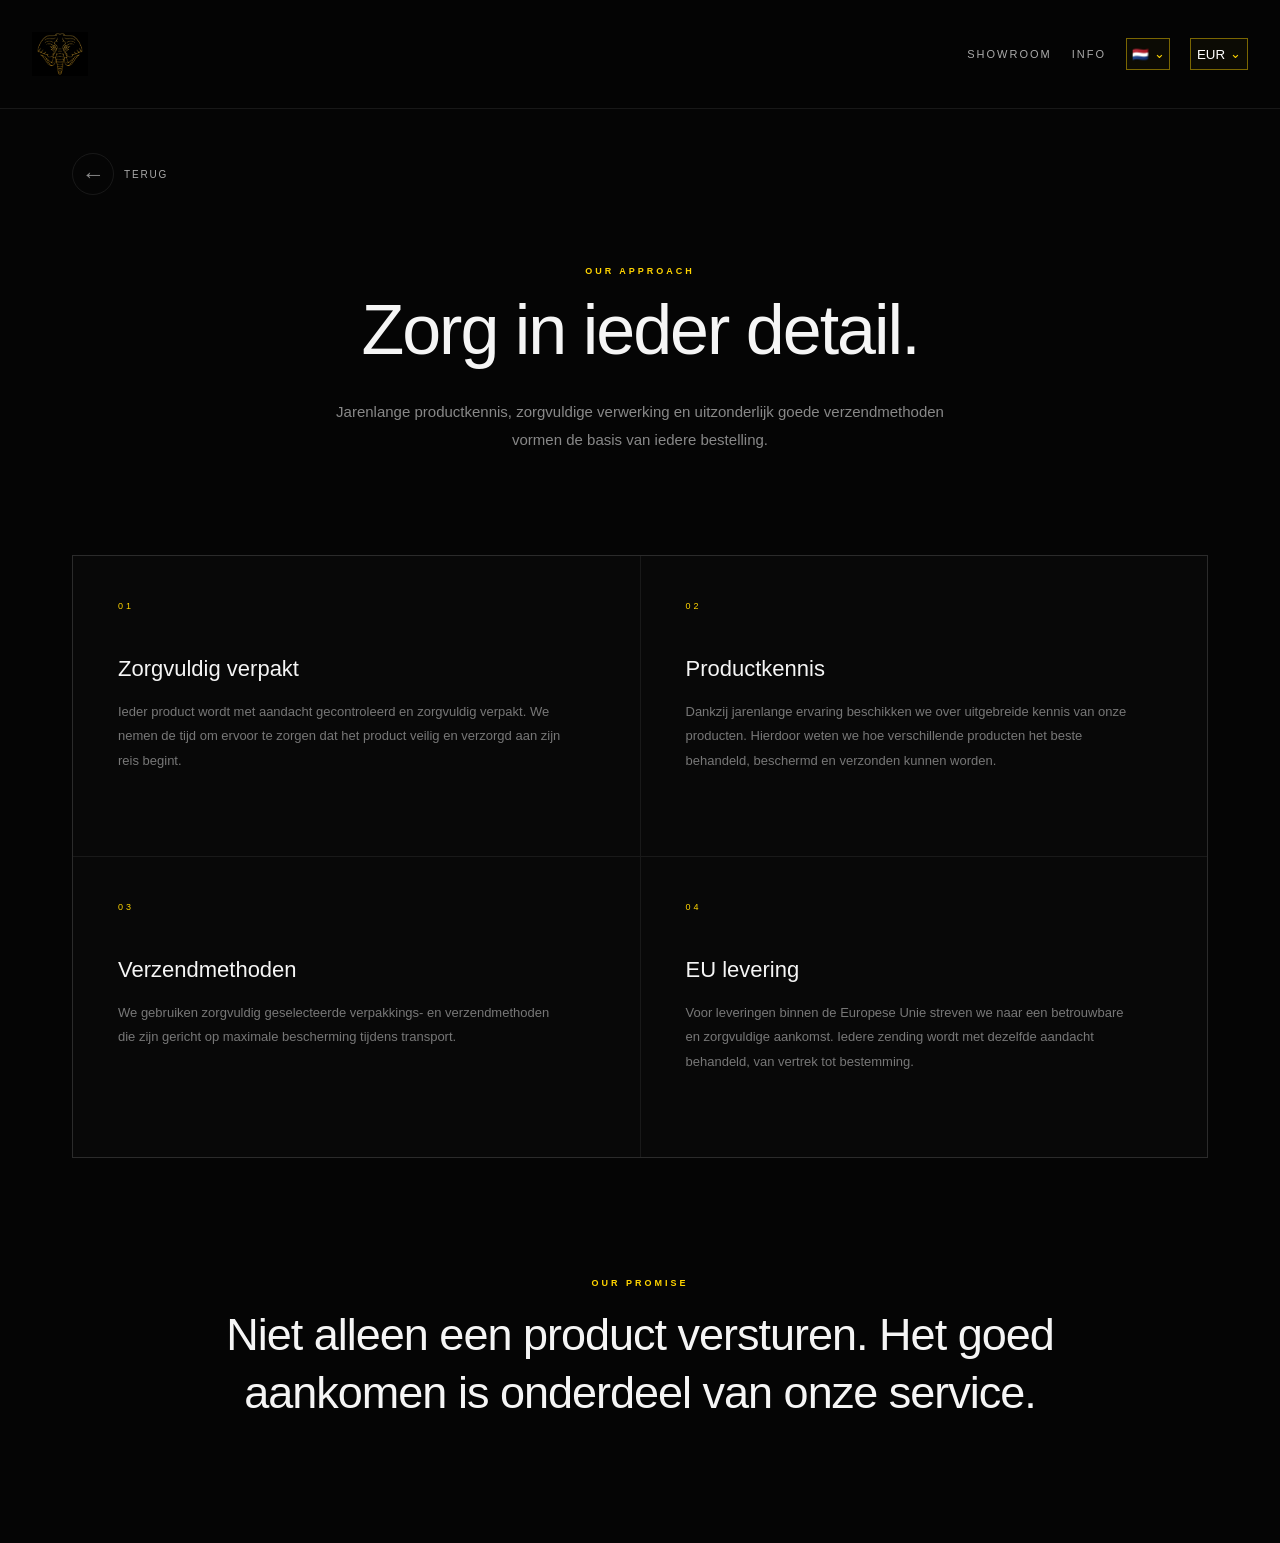
==== commit 0bc7e353: "zonder merk" ====
--- a/info.html
+++ b/info.html
@@ -7,7 +7,7 @@
 
     <title>Info</title>
 
-    <link rel="stylesheet" href="style.css?v=3">
+    <link rel="stylesheet" href="style.css?v=6">
 </head>
 
 <body>
@@ -17,8 +17,7 @@
     <div class="nav">
 
         <a href="index.html" class="logo">
-            <img src="images/logo-elephant.png?v=3" alt="Merk logo">
-            <span>MERK</span>
+            <img src="images/logo-elephant.png?v=6" alt="Merk logo">
         </a>
 
         <nav>
@@ -207,8 +206,8 @@
 </main>
 
 
-<script src="currency.js?v=3"></script>
-<script src="language.js?v=3"></script>
+<script src="currency.js?v=6"></script>
+<script src="language.js?v=6"></script>
 
 </body>
 </html>
--- a/style.css
+++ b/style.css
@@ -1994,6 +1994,53 @@
     font-weight: 500;
 }
 
+
+/* Prijzenlijst: totaalprijs + prijs per eenheid */
+.pricing-price {
+    display: inline-flex;
+    align-items: baseline;
+    gap: 5px;
+    text-align: right;
+}
+
+.pricing-price strong {
+    color: #ffd400;
+    font-size: 14px;
+    font-weight: 500;
+}
+
+.pricing-price small {
+    color: #777;
+    font-size: 10px;
+    font-weight: 400;
+    white-space: nowrap;
+}
+
+@media (max-width: 700px) {
+    .pricing-row {
+        gap: 10px;
+        padding: 10px 0;
+    }
+
+    .pricing-quantity {
+        font-size: 12px;
+    }
+
+    .pricing-price {
+        gap: 4px;
+        flex-wrap: wrap;
+        justify-content: flex-end;
+    }
+
+    .pricing-price strong {
+        font-size: 13px;
+    }
+
+    .pricing-price small {
+        font-size: 9px;
+    }
+}
+
 /* =================================
    HEADER: TAAL + VALUTA NAAST ELKAAR
    ================================= */
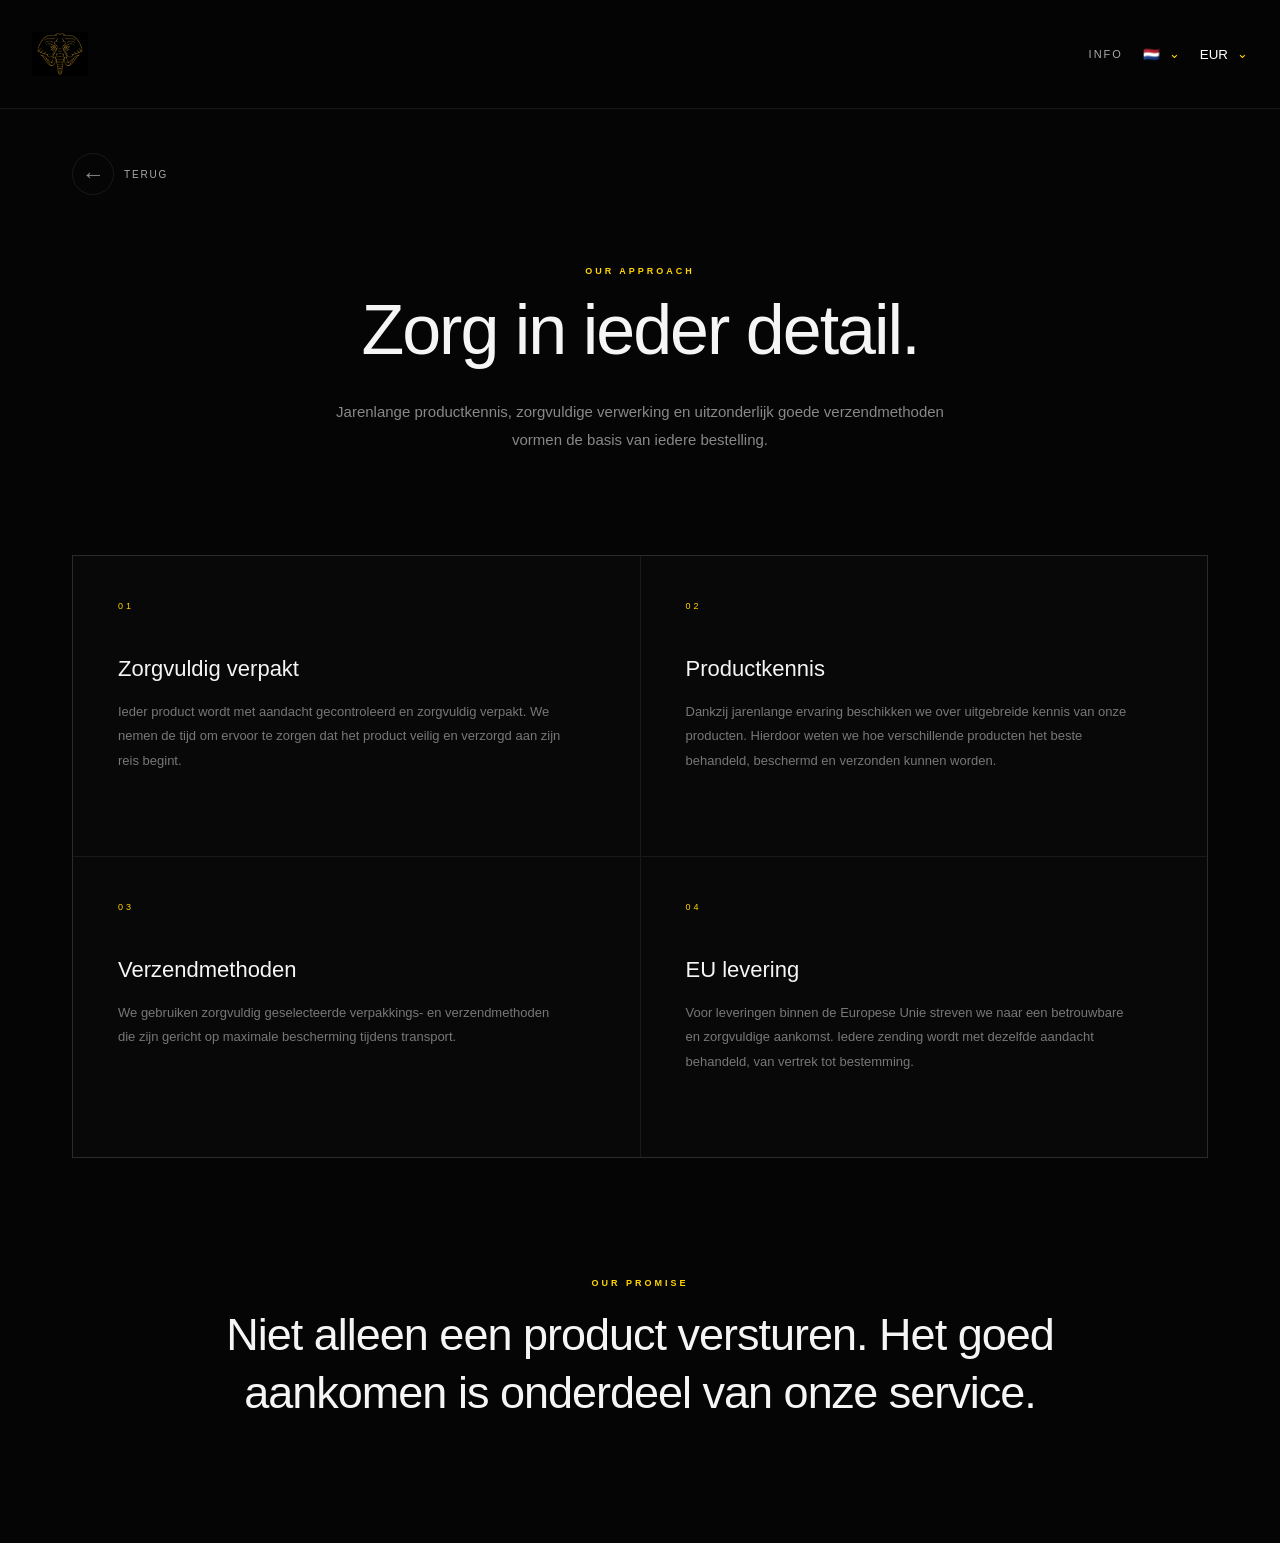
==== commit 85c71206: "dd" ====
--- a/info.html
+++ b/info.html
@@ -21,9 +21,6 @@
         </a>
 
         <nav>
-            <a href="index.html" data-i18n="navShowroom">
-                Showroom
-            </a>
 
             <a href="info.html" data-i18n="navInfo">
                 Info
--- a/style.css
+++ b/style.css
@@ -1535,8 +1535,6 @@
     }
 
 }
-
-dit ziet er tot nu toe het beste uit. de dropdown menu voor taal werkt goed op desktop. maar mobiel moet prioriteit hebben. op mobiel gebeurt er niets als ik er op druk. geen dropdown. en geen gele rand om de vlag zoals op desktop. de pijltjes bij de productfotos morgen in plaats van vierkanten er om heen, rondjes er om heen. ik heb het over die knoppen.
 
 /* =================================
    MOBILE-FIRST INTERACTION FIXES
@@ -2114,4 +2112,47 @@
         max-height: 100px;
         flex: 0 0 100px;
     }
+}
+/* =================================
+   TAAL + VALUTA ZONDER KADER
+   ================================= */
+
+.language-button,
+.currency-button {
+    width: auto !important;
+    min-width: auto !important;
+    height: auto !important;
+
+    padding: 0 !important;
+
+    border: 0 !important;
+    background: transparent !important;
+    box-shadow: none !important;
+
+    display: inline-flex;
+    align-items: center;
+    justify-content: center;
+
+    color: #fff;
+}
+
+/* Geen kader bij hover */
+.language-button:hover,
+.currency-button:hover {
+    border: 0 !important;
+    background: transparent !important;
+}
+
+/* Pijltjes */
+.language-arrow,
+.currency-arrow {
+    color: #ffd400;
+    font-size: 13px;
+    margin-left: 4px;
+}
+
+/* Alleen op het pijltje reageren */
+.language-button,
+.currency-button {
+    cursor: pointer;
 }
